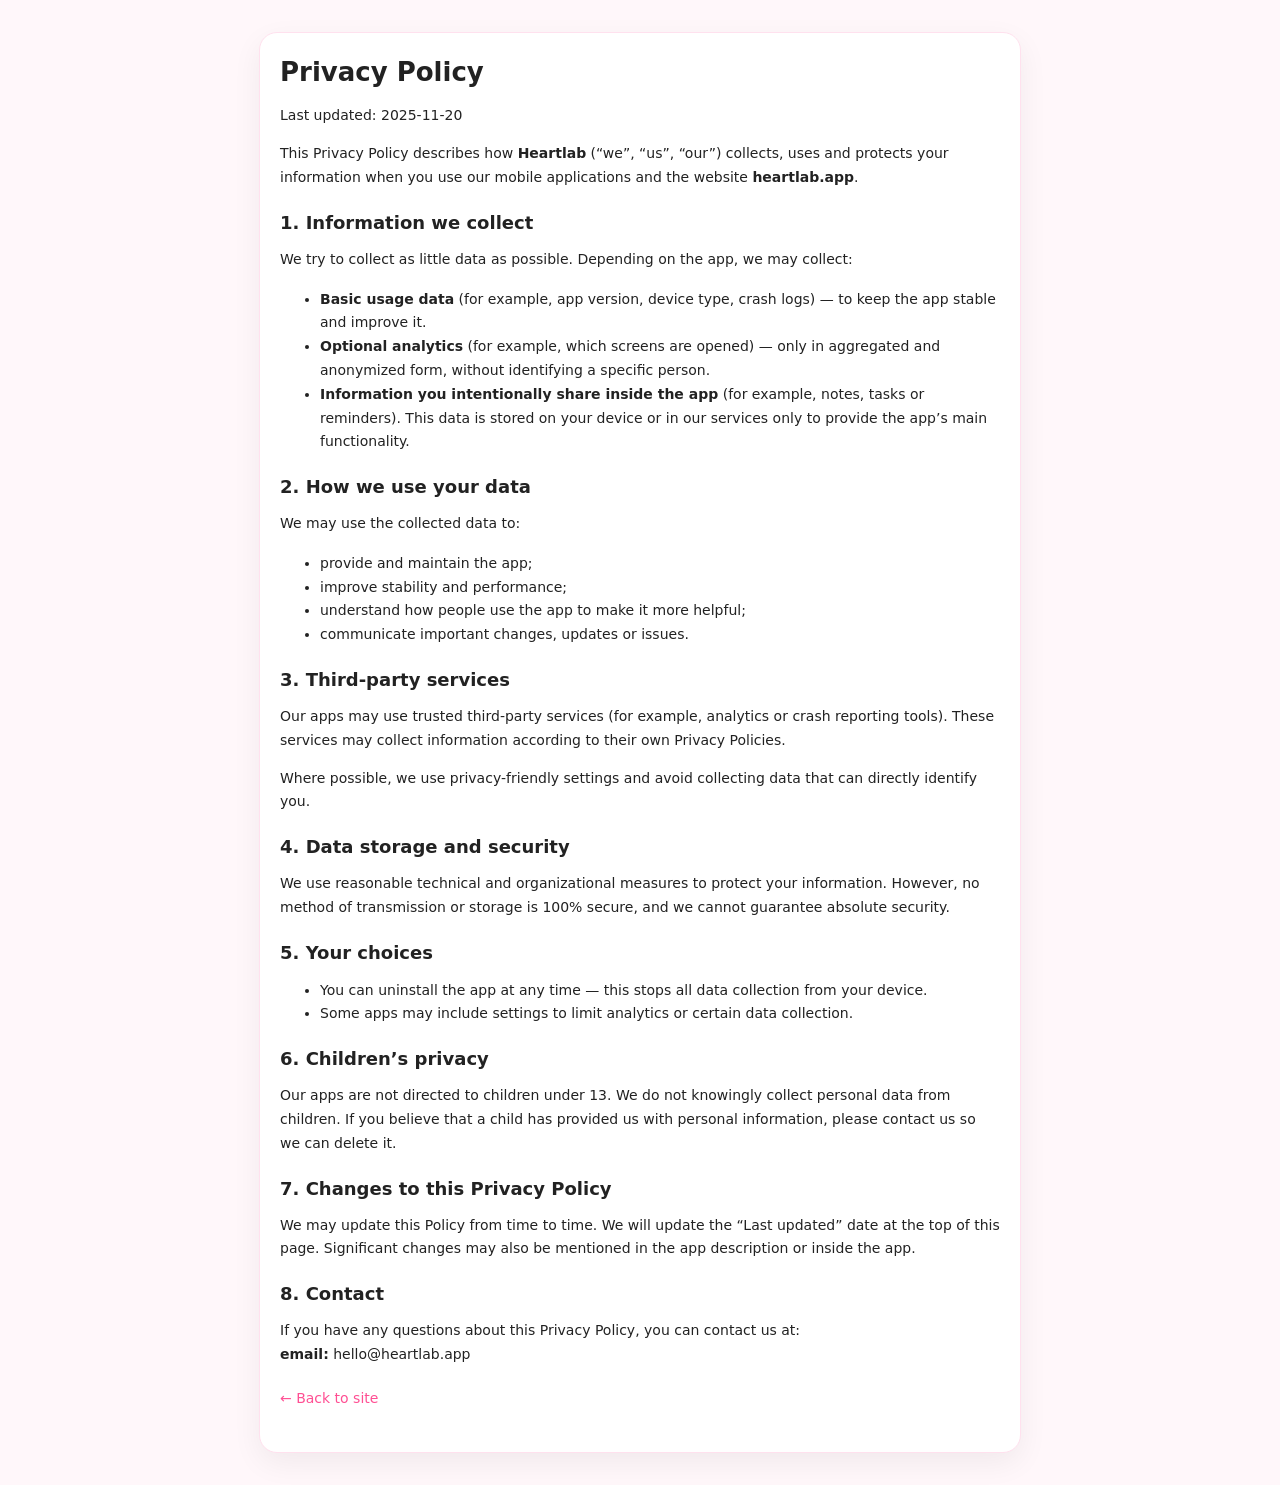
==== privacy.html @ 5ce3e899 "инициализация сайта" ====
<!DOCTYPE html>
<html lang="en">
<head>
  <meta charset="UTF-8" />
  <title>Privacy Policy — Heartlab</title>
  <meta name="viewport" content="width=device-width, initial-scale=1" />
  <style>
    body {
      margin: 0;
      font-family: system-ui, -apple-system, BlinkMacSystemFont, "Inter", sans-serif;
      background: #fff7fa;
      color: #222;
      padding: 32px 16px;
    }
    .wrap {
      max-width: 720px;
      margin: 0 auto;
      background: #ffffff;
      border-radius: 18px;
      padding: 24px 20px 28px;
      box-shadow: 0 10px 30px rgba(0,0,0,0.06);
      border: 1px solid #ffe1ee;
    }
    h1 {
      margin-top: 0;
      font-size: 26px;
    }
    h2 {
      margin-top: 22px;
      font-size: 18px;
    }
    p, li {
      font-size: 14px;
      line-height: 1.7;
    }
    a {
      color: #ff4f93;
      text-decoration: none;
    }
    a:hover { text-decoration: underline; }
    .back {
      margin-top: 20px;
      font-size: 14px;
    }
  </style>
</head>
<body>
  <div class="wrap">
    <h1>Privacy Policy</h1>
    <p>Last updated: 2025-11-20</p>

    <p>
      This Privacy Policy describes how <strong>Heartlab</strong> (“we”, “us”, “our”) 
      collects, uses and protects your information when you use our mobile applications 
      and the website <strong>heartlab.app</strong>.
    </p>

    <h2>1. Information we collect</h2>
    <p>We try to collect as little data as possible. Depending on the app, we may collect:</p>
    <ul>
      <li><strong>Basic usage data</strong> (for example, app version, device type, crash logs) — to keep the app stable and improve it.</li>
      <li><strong>Optional analytics</strong> (for example, which screens are opened) — only in aggregated and anonymized form, without identifying a specific person.</li>
      <li><strong>Information you intentionally share inside the app</strong> (for example, notes, tasks or reminders). This data is stored on your device or in our services only to provide the app’s main functionality.</li>
    </ul>

    <h2>2. How we use your data</h2>
    <p>We may use the collected data to:</p>
    <ul>
      <li>provide and maintain the app;</li>
      <li>improve stability and performance;</li>
      <li>understand how people use the app to make it more helpful;</li>
      <li>communicate important changes, updates or issues.</li>
    </ul>

    <h2>3. Third-party services</h2>
    <p>
      Our apps may use trusted third-party services (for example, analytics or crash reporting tools). 
      These services may collect information according to their own Privacy Policies.
    </p>
    <p>
      Where possible, we use privacy-friendly settings and avoid collecting data that can directly identify you.
    </p>

    <h2>4. Data storage and security</h2>
    <p>
      We use reasonable technical and organizational measures to protect your information. 
      However, no method of transmission or storage is 100% secure, and we cannot guarantee absolute security.
    </p>

    <h2>5. Your choices</h2>
    <ul>
      <li>You can uninstall the app at any time — this stops all data collection from your device.</li>
      <li>Some apps may include settings to limit analytics or certain data collection.</li>
    </ul>

    <h2>6. Children’s privacy</h2>
    <p>
      Our apps are not directed to children under 13. We do not knowingly collect personal data from children. 
      If you believe that a child has provided us with personal information, please contact us so we can delete it.
    </p>

    <h2>7. Changes to this Privacy Policy</h2>
    <p>
      We may update this Policy from time to time. We will update the “Last updated” date at the top of this page. 
      Significant changes may also be mentioned in the app description or inside the app.
    </p>

    <h2>8. Contact</h2>
    <p>
      If you have any questions about this Privacy Policy, you can contact us at:<br/>
      <strong>email:</strong> hello@heartlab.app
    </p>

    <p class="back">
      <a href="/index.html">← Back to site</a>
    </p>
  </div>
</body>
</html>
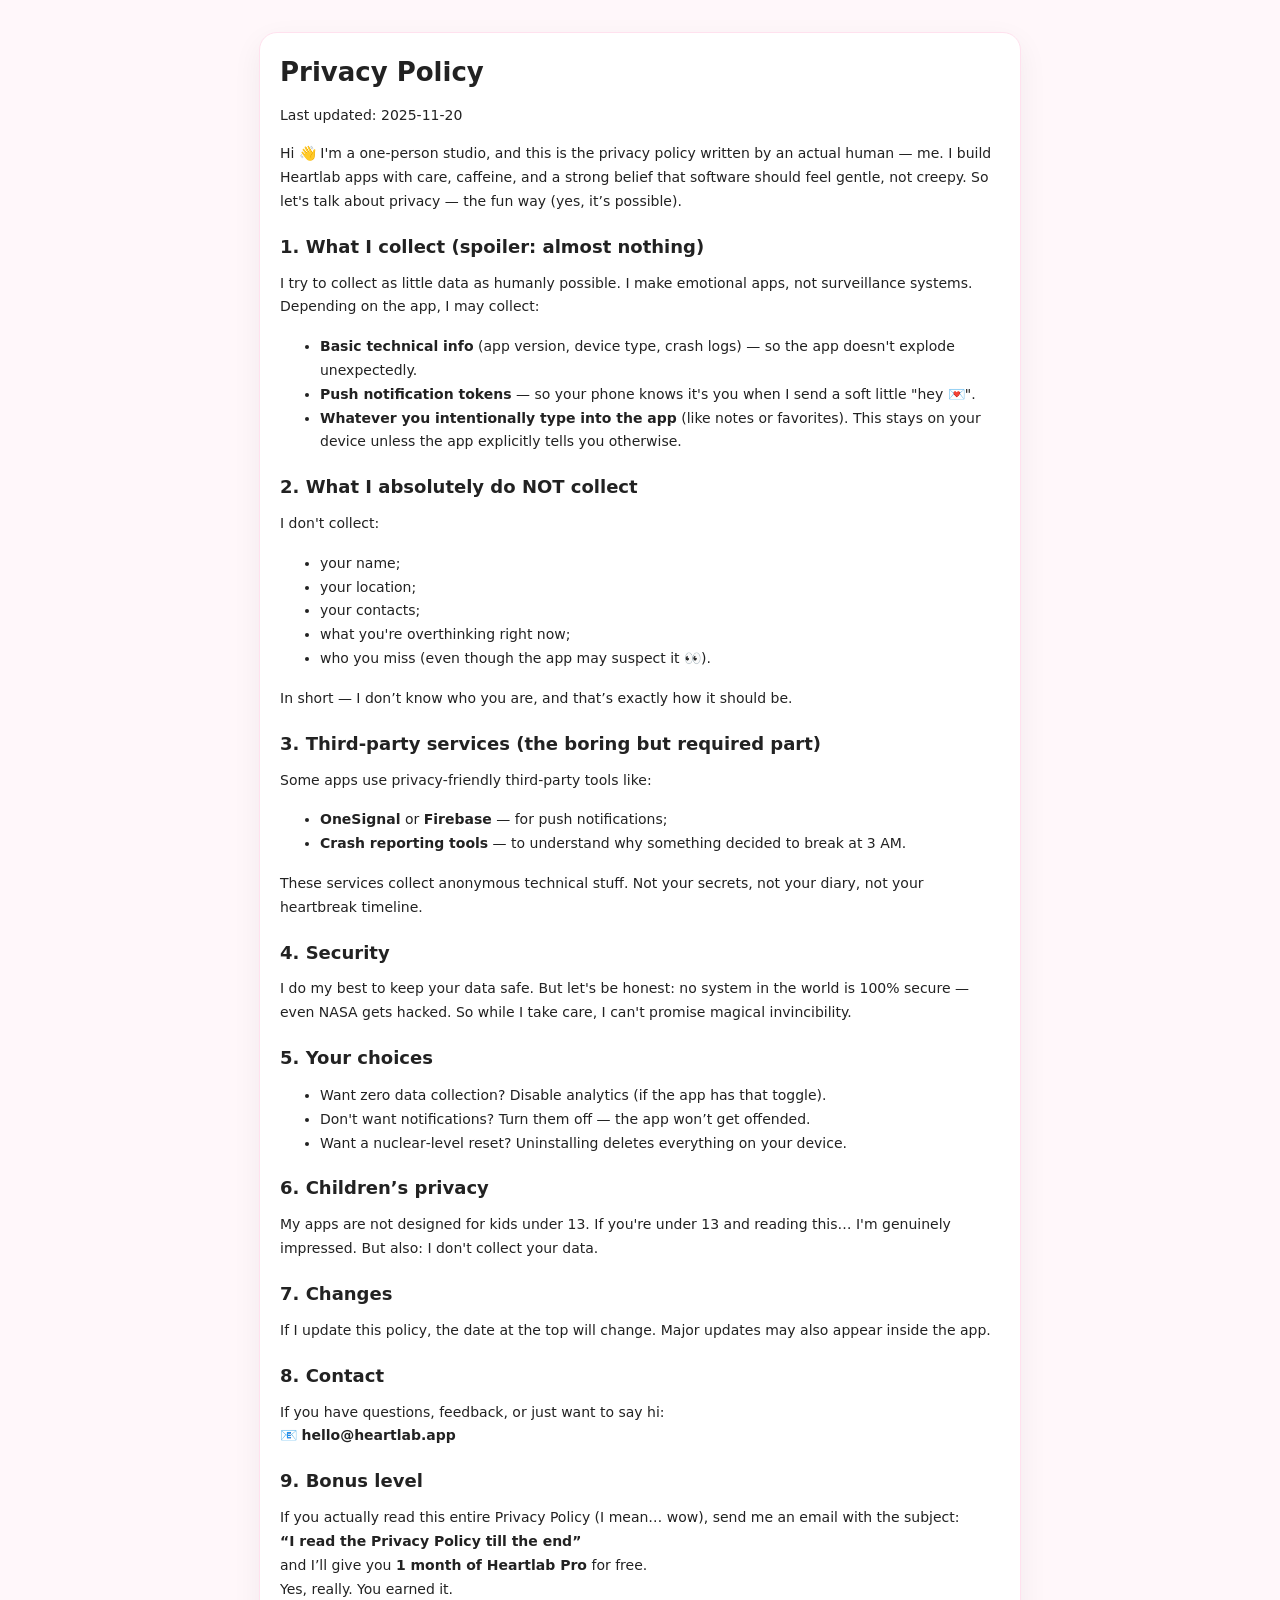
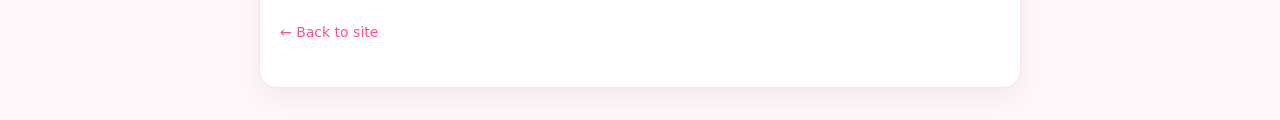
==== commit cc5a263e: "новвй сайт" ====
--- a/privacy.html
+++ b/privacy.html
@@ -50,65 +50,86 @@
     <p>Last updated: 2025-11-20</p>
 
     <p>
-      This Privacy Policy describes how <strong>Heartlab</strong> (“we”, “us”, “our”) 
-      collects, uses and protects your information when you use our mobile applications 
-      and the website <strong>heartlab.app</strong>.
+      Hi 👋 I'm a one-person studio, and this is the privacy policy written by an actual human — me. 
+      I build Heartlab apps with care, caffeine, and a strong belief that software should feel gentle, not creepy. 
+      So let's talk about privacy — the fun way (yes, it’s possible).
     </p>
 
-    <h2>1. Information we collect</h2>
-    <p>We try to collect as little data as possible. Depending on the app, we may collect:</p>
+    <h2>1. What I collect (spoiler: almost nothing)</h2>
+    <p>
+      I try to collect as little data as humanly possible. I make emotional apps, not surveillance systems.
+      Depending on the app, I may collect:
+    </p>
     <ul>
-      <li><strong>Basic usage data</strong> (for example, app version, device type, crash logs) — to keep the app stable and improve it.</li>
-      <li><strong>Optional analytics</strong> (for example, which screens are opened) — only in aggregated and anonymized form, without identifying a specific person.</li>
-      <li><strong>Information you intentionally share inside the app</strong> (for example, notes, tasks or reminders). This data is stored on your device or in our services only to provide the app’s main functionality.</li>
+      <li><strong>Basic technical info</strong> (app version, device type, crash logs) — so the app doesn't explode unexpectedly.</li>
+      <li><strong>Push notification tokens</strong> — so your phone knows it's you when I send a soft little "hey 💌".</li>
+      <li><strong>Whatever you intentionally type into the app</strong> (like notes or favorites). This stays on your device unless the app explicitly tells you otherwise.</li>
     </ul>
 
-    <h2>2. How we use your data</h2>
-    <p>We may use the collected data to:</p>
+    <h2>2. What I absolutely do NOT collect</h2>
+    <p>
+      I don't collect:
+    </p>
     <ul>
-      <li>provide and maintain the app;</li>
-      <li>improve stability and performance;</li>
-      <li>understand how people use the app to make it more helpful;</li>
-      <li>communicate important changes, updates or issues.</li>
+      <li>your name;</li>
+      <li>your location;</li>
+      <li>your contacts;</li>
+      <li>what you're overthinking right now;</li>
+      <li>who you miss (even though the app may suspect it 👀).</li>
     </ul>
-
-    <h2>3. Third-party services</h2>
     <p>
-      Our apps may use trusted third-party services (for example, analytics or crash reporting tools). 
-      These services may collect information according to their own Privacy Policies.
-    </p>
-    <p>
-      Where possible, we use privacy-friendly settings and avoid collecting data that can directly identify you.
+      In short — I don’t know who you are, and that’s exactly how it should be.
     </p>
 
-    <h2>4. Data storage and security</h2>
+    <h2>3. Third‑party services (the boring but required part)</h2>
     <p>
-      We use reasonable technical and organizational measures to protect your information. 
-      However, no method of transmission or storage is 100% secure, and we cannot guarantee absolute security.
+      Some apps use privacy‑friendly third‑party tools like:
+    </p>
+    <ul>
+      <li><strong>OneSignal</strong> or <strong>Firebase</strong> — for push notifications;</li>
+      <li><strong>Crash reporting tools</strong> — to understand why something decided to break at 3 AM.</li>
+    </ul>
+    <p>
+      These services collect anonymous technical stuff. Not your secrets, not your diary, not your heartbreak timeline.
+    </p>
+
+    <h2>4. Security</h2>
+    <p>
+      I do my best to keep your data safe. But let's be honest:
+      no system in the world is 100% secure — even NASA gets hacked.
+      So while I take care, I can't promise magical invincibility.
     </p>
 
     <h2>5. Your choices</h2>
     <ul>
-      <li>You can uninstall the app at any time — this stops all data collection from your device.</li>
-      <li>Some apps may include settings to limit analytics or certain data collection.</li>
+      <li>Want zero data collection? Disable analytics (if the app has that toggle).</li>
+      <li>Don't want notifications? Turn them off — the app won’t get offended.</li>
+      <li>Want a nuclear‑level reset? Uninstalling deletes everything on your device.</li>
     </ul>
 
     <h2>6. Children’s privacy</h2>
     <p>
-      Our apps are not directed to children under 13. We do not knowingly collect personal data from children. 
-      If you believe that a child has provided us with personal information, please contact us so we can delete it.
+      My apps are not designed for kids under 13.
+      If you're under 13 and reading this… I'm genuinely impressed. But also: I don't collect your data.
     </p>
 
-    <h2>7. Changes to this Privacy Policy</h2>
+    <h2>7. Changes</h2>
     <p>
-      We may update this Policy from time to time. We will update the “Last updated” date at the top of this page. 
-      Significant changes may also be mentioned in the app description or inside the app.
+      If I update this policy, the date at the top will change. Major updates may also appear inside the app.
     </p>
 
     <h2>8. Contact</h2>
     <p>
-      If you have any questions about this Privacy Policy, you can contact us at:<br/>
-      <strong>email:</strong> hello@heartlab.app
+      If you have questions, feedback, or just want to say hi:
+      <br />📧 <strong>hello@heartlab.app</strong>
+    </p>
+
+    <h2>9. Bonus level</h2>
+    <p>
+      If you actually read this entire Privacy Policy (I mean… wow), send me an email with the subject:
+      <br /><strong>“I read the Privacy Policy till the end”</strong>
+      <br />and I’ll give you <strong>1 month of Heartlab Pro</strong> for free.
+      <br />Yes, really. You earned it.
     </p>
 
     <p class="back">
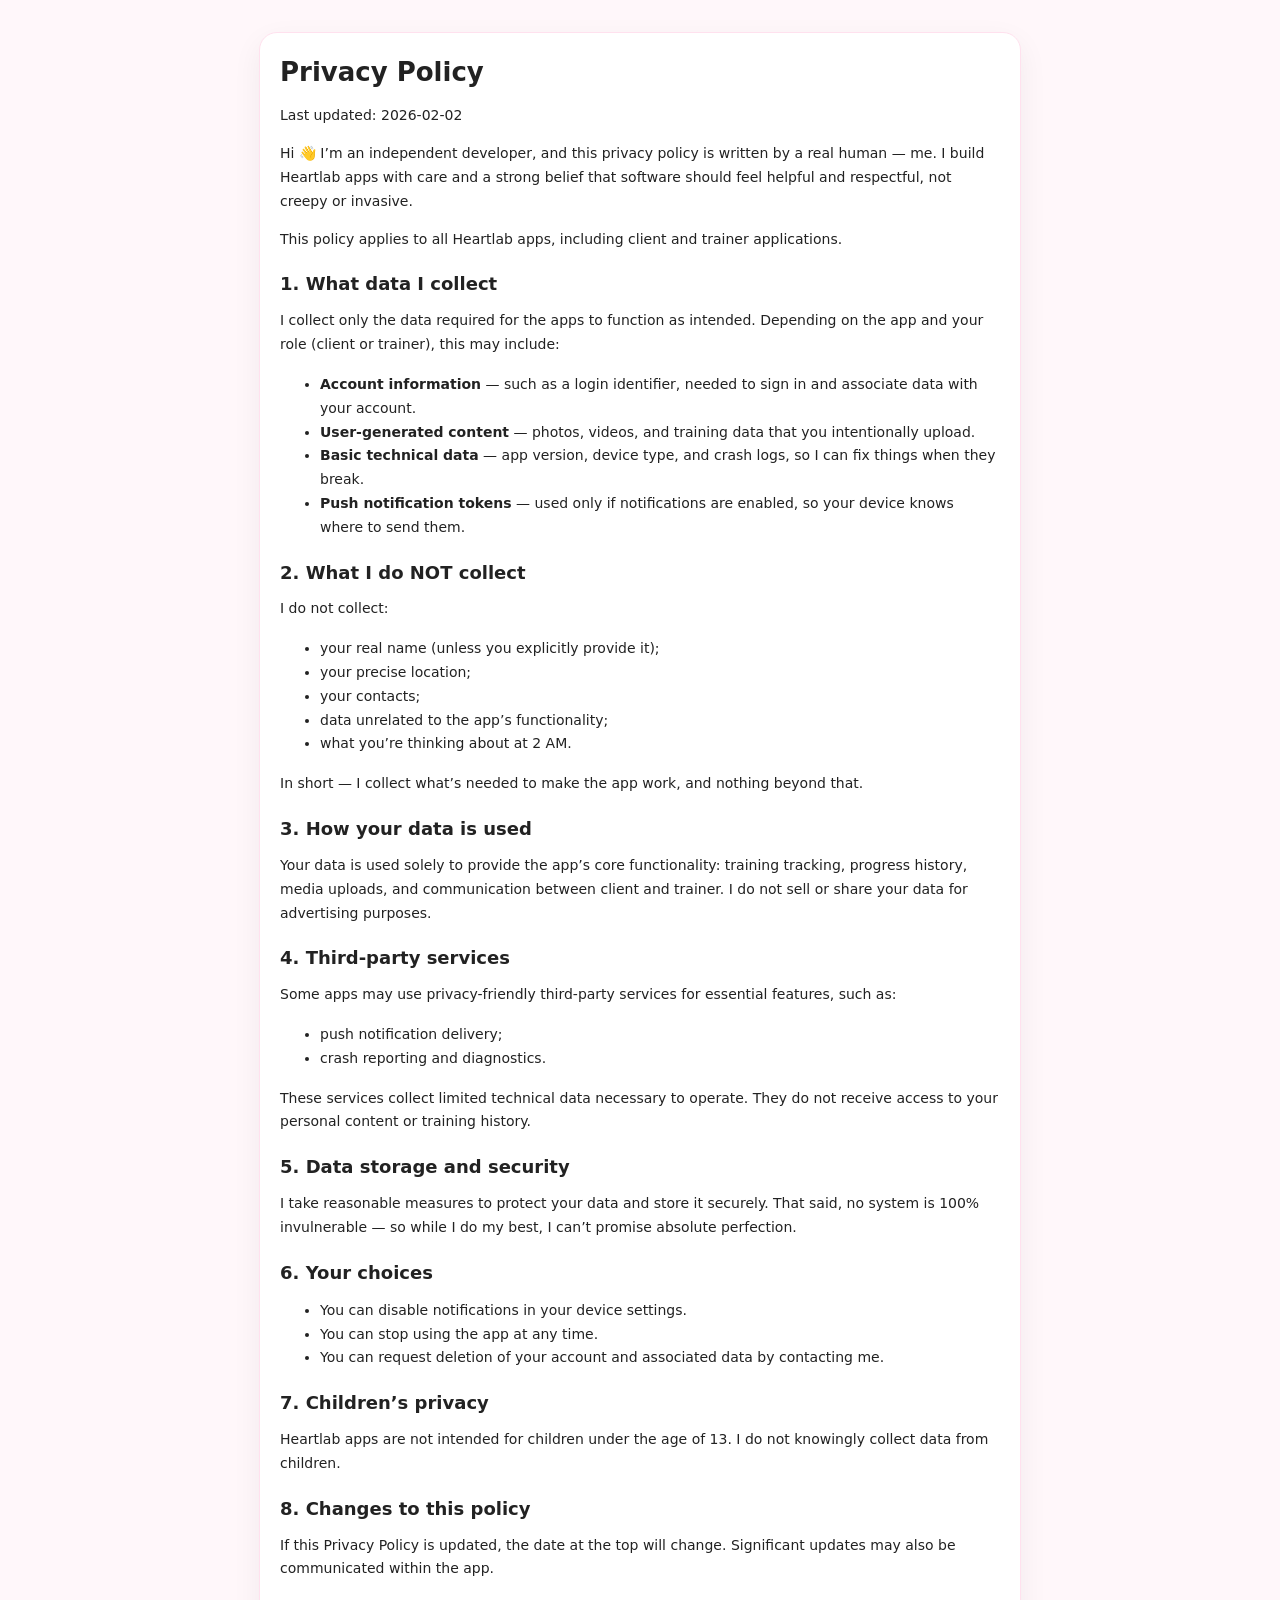
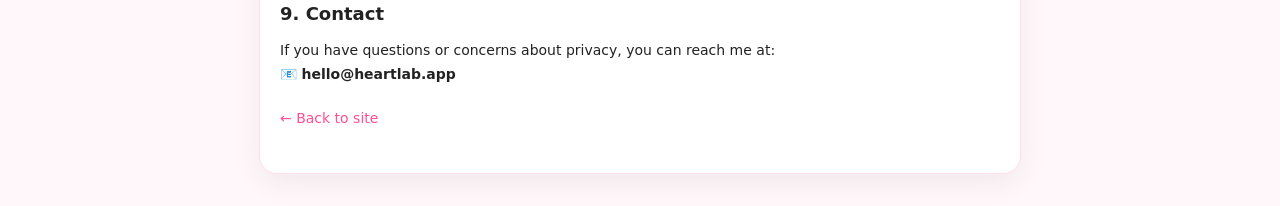
==== commit 624875b1: "Update privacy.html" ====
--- a/privacy.html
+++ b/privacy.html
@@ -47,89 +47,100 @@
 <body>
   <div class="wrap">
     <h1>Privacy Policy</h1>
-    <p>Last updated: 2025-11-20</p>
+    <p>Last updated: 2026-02-02</p>
 
     <p>
-      Hi 👋 I'm a one-person studio, and this is the privacy policy written by an actual human — me. 
-      I build Heartlab apps with care, caffeine, and a strong belief that software should feel gentle, not creepy. 
-      So let's talk about privacy — the fun way (yes, it’s possible).
+      Hi 👋 I’m an independent developer, and this privacy policy is written by a real human — me.
+      I build Heartlab apps with care and a strong belief that software should feel helpful and respectful,
+      not creepy or invasive.
     </p>
 
-    <h2>1. What I collect (spoiler: almost nothing)</h2>
     <p>
-      I try to collect as little data as humanly possible. I make emotional apps, not surveillance systems.
-      Depending on the app, I may collect:
+      This policy applies to all Heartlab apps, including client and trainer applications.
+    </p>
+
+    <h2>1. What data I collect</h2>
+    <p>
+      I collect only the data required for the apps to function as intended.
+      Depending on the app and your role (client or trainer), this may include:
     </p>
     <ul>
-      <li><strong>Basic technical info</strong> (app version, device type, crash logs) — so the app doesn't explode unexpectedly.</li>
-      <li><strong>Push notification tokens</strong> — so your phone knows it's you when I send a soft little "hey 💌".</li>
-      <li><strong>Whatever you intentionally type into the app</strong> (like notes or favorites). This stays on your device unless the app explicitly tells you otherwise.</li>
+      <li>
+        <strong>Account information</strong> — such as a login identifier, needed to sign in and associate data with your account.
+      </li>
+      <li>
+        <strong>User-generated content</strong> — photos, videos, and training data that you intentionally upload.
+      </li>
+      <li>
+        <strong>Basic technical data</strong> — app version, device type, and crash logs, so I can fix things when they break.
+      </li>
+      <li>
+        <strong>Push notification tokens</strong> — used only if notifications are enabled, so your device knows where to send them.
+      </li>
     </ul>
 
-    <h2>2. What I absolutely do NOT collect</h2>
+    <h2>2. What I do NOT collect</h2>
+    <p>I do not collect:</p>
+    <ul>
+      <li>your real name (unless you explicitly provide it);</li>
+      <li>your precise location;</li>
+      <li>your contacts;</li>
+      <li>data unrelated to the app’s functionality;</li>
+      <li>what you’re thinking about at 2 AM.</li>
+    </ul>
     <p>
-      I don't collect:
+      In short — I collect what’s needed to make the app work, and nothing beyond that.
+    </p>
+
+    <h2>3. How your data is used</h2>
+    <p>
+      Your data is used solely to provide the app’s core functionality:
+      training tracking, progress history, media uploads, and communication between client and trainer.
+      I do not sell or share your data for advertising purposes.
+    </p>
+
+    <h2>4. Third-party services</h2>
+    <p>
+      Some apps may use privacy-friendly third-party services for essential features, such as:
     </p>
     <ul>
-      <li>your name;</li>
-      <li>your location;</li>
-      <li>your contacts;</li>
-      <li>what you're overthinking right now;</li>
-      <li>who you miss (even though the app may suspect it 👀).</li>
+      <li>push notification delivery;</li>
+      <li>crash reporting and diagnostics.</li>
     </ul>
     <p>
-      In short — I don’t know who you are, and that’s exactly how it should be.
+      These services collect limited technical data necessary to operate.
+      They do not receive access to your personal content or training history.
     </p>
 
-    <h2>3. Third‑party services (the boring but required part)</h2>
+    <h2>5. Data storage and security</h2>
     <p>
-      Some apps use privacy‑friendly third‑party tools like:
-    </p>
-    <ul>
-      <li><strong>OneSignal</strong> or <strong>Firebase</strong> — for push notifications;</li>
-      <li><strong>Crash reporting tools</strong> — to understand why something decided to break at 3 AM.</li>
-    </ul>
-    <p>
-      These services collect anonymous technical stuff. Not your secrets, not your diary, not your heartbreak timeline.
+      I take reasonable measures to protect your data and store it securely.
+      That said, no system is 100% invulnerable — so while I do my best, I can’t promise absolute perfection.
     </p>
 
-    <h2>4. Security</h2>
+    <h2>6. Your choices</h2>
+    <ul>
+      <li>You can disable notifications in your device settings.</li>
+      <li>You can stop using the app at any time.</li>
+      <li>You can request deletion of your account and associated data by contacting me.</li>
+    </ul>
+
+    <h2>7. Children’s privacy</h2>
     <p>
-      I do my best to keep your data safe. But let's be honest:
-      no system in the world is 100% secure — even NASA gets hacked.
-      So while I take care, I can't promise magical invincibility.
+      Heartlab apps are not intended for children under the age of 13.
+      I do not knowingly collect data from children.
     </p>
 
-    <h2>5. Your choices</h2>
-    <ul>
-      <li>Want zero data collection? Disable analytics (if the app has that toggle).</li>
-      <li>Don't want notifications? Turn them off — the app won’t get offended.</li>
-      <li>Want a nuclear‑level reset? Uninstalling deletes everything on your device.</li>
-    </ul>
-
-    <h2>6. Children’s privacy</h2>
+    <h2>8. Changes to this policy</h2>
     <p>
-      My apps are not designed for kids under 13.
-      If you're under 13 and reading this… I'm genuinely impressed. But also: I don't collect your data.
+      If this Privacy Policy is updated, the date at the top will change.
+      Significant updates may also be communicated within the app.
     </p>
 
-    <h2>7. Changes</h2>
+    <h2>9. Contact</h2>
     <p>
-      If I update this policy, the date at the top will change. Major updates may also appear inside the app.
-    </p>
-
-    <h2>8. Contact</h2>
-    <p>
-      If you have questions, feedback, or just want to say hi:
+      If you have questions or concerns about privacy, you can reach me at:
       <br />📧 <strong>hello@heartlab.app</strong>
-    </p>
-
-    <h2>9. Bonus level</h2>
-    <p>
-      If you actually read this entire Privacy Policy (I mean… wow), send me an email with the subject:
-      <br /><strong>“I read the Privacy Policy till the end”</strong>
-      <br />and I’ll give you <strong>1 month of Heartlab Pro</strong> for free.
-      <br />Yes, really. You earned it.
     </p>
 
     <p class="back">
